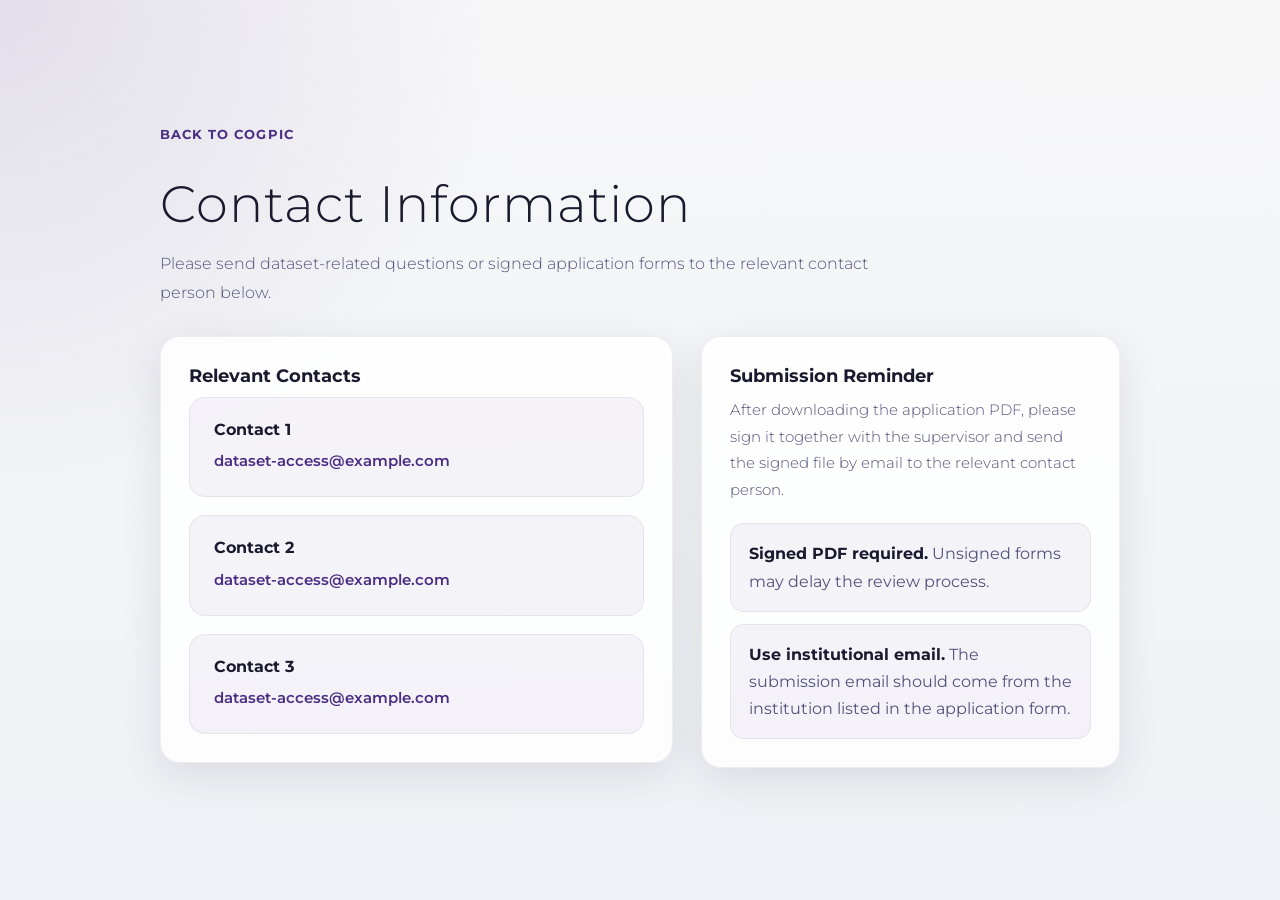
==== contact.html @ 658f6f28 "Add files via upload" ====
<!DOCTYPE html>
<html lang="en">

<head>
  <meta charset="UTF-8">
  <meta name="viewport" content="width=device-width, initial-scale=1.0">
  <title>CogPic Contact Information</title>
  <meta name="description" content="Contact information for CogPic dataset inquiries and application submission.">
  <link rel="preconnect" href="https://fonts.googleapis.com">
  <link rel="preconnect" href="https://fonts.gstatic.com" crossorigin>
  <link
    href="https://fonts.googleapis.com/css2?family=Montserrat:wght@200;300;400;500;600;700;800&family=Lora:ital,wght@0,400;0,500;0,600;1,400&family=IBM+Plex+Mono:wght@400;500&display=swap"
    rel="stylesheet">
  <link rel="stylesheet" href="styles.css">
</head>

<body class="application-page">
  <main class="application-shell">
    <a class="application-back" href="index.html#download">Back to CogPic</a>

    <section class="application-hero">
      <h1>Contact Information</h1>
      <p>Please send dataset-related questions or signed application forms to the relevant contact person below.</p>
    </section>

    <div class="application-layout">
      <section class="application-panel">
        <h2>Relevant Contacts</h2>

        <div class="contact-grid">
          <article class="contact-card">
            <h3>Contact 1</h3>
            <a class="contact-email" href="mailto:dataset-access@example.com">dataset-access@example.com</a>
          </article>

          <article class="contact-card">
            <h3>Contact 2</h3>
            <a class="contact-email" href="mailto:dataset-access@example.com">dataset-access@example.com</a>
          </article>

          <article class="contact-card">
            <h3>Contact 3</h3>
            <a class="contact-email" href="mailto:dataset-access@example.com">dataset-access@example.com</a>
          </article>
        </div>
      </section>

      <aside class="application-panel">
        <h2>Submission Reminder</h2>
        <p>After downloading the application PDF, please sign it together with the supervisor and send the signed file by email to the relevant contact person.</p>
        <div class="application-note-list">
          <div class="application-note"><strong>Signed PDF required.</strong> Unsigned forms may delay the review process.</div>
          <div class="application-note"><strong>Use institutional email.</strong> The submission email should come from the institution listed in the application form.</div>
        </div>
      </aside>
    </div>
  </main>
</body>

</html>
---- styles.css ----
/* =============================================
   CogPic — I-CONECT–Inspired Design System
   ============================================= */

:root {
  --white: #ffffff;
  --off-white: #f7f7f8;
  --light-gray: #f1f1f3;
  --mid-gray: #e2e2e6;
  --border: #dcdce0;
  --text: #1a1a2e;
  --text-secondary: #52527a;
  --text-muted: #8585a3;
  --primary: #4b2e83;
  --primary-dark: #3a2366;
  --primary-light: #6b4ea3;
  --accent-teal: #1a7a7a;
  --accent-teal-light: #d1e8e8;
  --accent-rose: #a34b6b;
  --shadow-sm: 0 1px 3px rgba(26, 26, 46, 0.06);
  --shadow-md: 0 4px 16px rgba(26, 26, 46, 0.08);
  --shadow-lg: 0 12px 40px rgba(26, 26, 46, 0.1);
  --shadow-xl: 0 20px 60px rgba(26, 26, 46, 0.12);
  --radius: 12px;
  --radius-lg: 20px;
  --radius-pill: 50px;
  --transition: 0.3s cubic-bezier(0.4, 0, 0.2, 1);
  --header-h: 72px;
}

/* ===== RESET ===== */
*, *::before, *::after { box-sizing: border-box; margin: 0; padding: 0; }
html { scroll-behavior: smooth; scroll-padding-top: var(--header-h); }

body {
  font-family: 'Montserrat', -apple-system, BlinkMacSystemFont, 'Segoe UI', sans-serif;
  color: var(--text);
  background: var(--white);
  line-height: 1.7;
  -webkit-font-smoothing: antialiased;
  -moz-osx-font-smoothing: grayscale;
}

h1, h2, h3, h4 { line-height: 1.2; font-weight: 700; }
a { color: inherit; text-decoration: none; }
img { display: block; max-width: 100%; }
ul { list-style: none; }

.container {
  width: min(1140px, 100% - 48px);
  margin: 0 auto;
}

/* ===== BUTTONS ===== */
.btn {
  display: inline-flex;
  align-items: center;
  justify-content: center;
  gap: 10px;
  padding: 14px 32px;
  border: 2px solid transparent;
  border-radius: var(--radius-pill);
  font-family: inherit;
  font-size: 0.88rem;
  font-weight: 600;
  letter-spacing: 0.06em;
  text-transform: uppercase;
  cursor: pointer;
  transition: all var(--transition);
  white-space: nowrap;
}

.btn-primary {
  color: var(--white);
  background: var(--primary);
  border-color: var(--primary);
}
.btn-primary:hover {
  background: var(--primary-dark);
  border-color: var(--primary-dark);
  transform: translateY(-2px);
  box-shadow: 0 8px 24px rgba(75, 46, 131, 0.3);
}

.btn-light {
  color: var(--primary);
  background: var(--white);
  border-color: var(--white);
}
.btn-light:hover {
  background: var(--off-white);
  transform: translateY(-2px);
  box-shadow: 0 8px 24px rgba(0,0,0,0.15);
}

.btn-outline-light {
  color: var(--white);
  background: transparent;
  border-color: rgba(255,255,255,0.5);
}
.btn-outline-light:hover {
  background: rgba(255,255,255,0.1);
  border-color: var(--white);
  transform: translateY(-2px);
}

.btn-lg {
  padding: 18px 40px;
  font-size: 0.95rem;
}

/* ===== HEADER ===== */
.site-header {
  position: fixed;
  top: 0;
  left: 0;
  right: 0;
  z-index: 1000;
  height: var(--header-h);
  background: rgba(255, 255, 255, 0.92);
  backdrop-filter: blur(16px);
  -webkit-backdrop-filter: blur(16px);
  border-bottom: 1px solid var(--border);
  transition: box-shadow var(--transition);
}

.site-header.scrolled {
  box-shadow: var(--shadow-md);
}

.header-inner {
  display: flex;
  align-items: center;
  justify-content: space-between;
  height: 100%;
  width: min(1240px, 100% - 48px);
  margin: 0 auto;
}

.logo {
  display: flex;
  align-items: center;
  gap: 10px;
  text-decoration: none;
  flex-shrink: 0;
}

.logo-icon {
  font-size: 1.6rem;
  color: var(--primary);
  line-height: 1;
}

.logo-text {
  display: flex;
  flex-direction: column;
  line-height: 1.15;
}

.logo-text strong {
  font-size: 1.1rem;
  font-weight: 800;
  letter-spacing: 0.12em;
  color: var(--primary);
}

.logo-text span {
  font-size: 0.6rem;
  font-weight: 500;
  letter-spacing: 0.24em;
  color: var(--text-muted);
  text-transform: uppercase;
}

.main-nav {
  display: flex;
  align-items: center;
  gap: 0;
}

.main-nav a {
  padding: 8px 16px;
  font-size: 0.82rem;
  font-weight: 500;
  letter-spacing: 0.05em;
  text-transform: uppercase;
  color: var(--text-secondary);
  transition: color var(--transition);
}

.main-nav a:hover,
.main-nav a.active {
  color: var(--primary);
}

.nav-divider {
  width: 1px;
  height: 16px;
  background: var(--border);
}

.nav-cta {
  padding: 10px 24px;
  font-size: 0.78rem;
}

.mobile-toggle {
  display: none;
  flex-direction: column;
  gap: 5px;
  background: none;
  border: none;
  cursor: pointer;
  padding: 8px;
}

.mobile-toggle span {
  display: block;
  width: 24px;
  height: 2px;
  background: var(--text);
  border-radius: 2px;
  transition: all var(--transition);
}

/* ===== HERO ===== */
.hero {
  position: relative;
  min-height: 85vh;
  display: flex;
  align-items: center;
  justify-content: center;
  overflow: hidden;
  margin-top: var(--header-h);
}

.hero-bg {
  position: absolute;
  inset: 0;
}

.hero-bg img {
  width: 100%;
  height: 100%;
  object-fit: cover;
  object-position: center 30%;
}

.hero-overlay {
  position: absolute;
  inset: 0;
  background: linear-gradient(
    180deg,
    rgba(26, 26, 46, 0.35) 0%,
    rgba(75, 46, 131, 0.55) 50%,
    rgba(26, 26, 46, 0.75) 100%
  );
}

.hero-content {
  position: relative;
  z-index: 2;
  text-align: center;
  max-width: 800px;
  padding: 40px 24px;
  animation: heroFadeIn 1.2s ease-out;
}

@keyframes heroFadeIn {
  from { opacity: 0; transform: translateY(30px); }
  to { opacity: 1; transform: translateY(0); }
}

.hero-subtitle {
  font-size: 0.88rem;
  font-weight: 500;
  letter-spacing: 0.2em;
  text-transform: uppercase;
  color: rgba(255, 255, 255, 0.8);
  margin-bottom: 20px;
}

.hero h1 {
  font-size: clamp(2.8rem, 6vw, 5.2rem);
  font-weight: 200;
  letter-spacing: 0.08em;
  color: var(--white);
  margin-bottom: 24px;
  line-height: 1.05;
}

.hero-desc {
  font-size: 1.1rem;
  font-weight: 300;
  line-height: 1.8;
  color: rgba(255, 255, 255, 0.85);
  max-width: 600px;
  margin: 0 auto 36px;
}

.hero-buttons {
  display: flex;
  gap: 16px;
  justify-content: center;
  flex-wrap: wrap;
}

/* ===== STATS BANNER ===== */
.stats-banner {
  background: var(--primary);
  padding: 0;
}

.stats-banner .container {
  display: flex;
  align-items: center;
  justify-content: center;
  gap: 0;
}

.stat-item {
  display: flex;
  flex-direction: column;
  align-items: center;
  padding: 36px 48px;
  text-align: center;
}

.stat-item strong {
  font-size: clamp(1.8rem, 3vw, 2.8rem);
  font-weight: 200;
  color: var(--white);
  line-height: 1;
  margin-bottom: 6px;
}

.stat-item span {
  font-size: 0.75rem;
  font-weight: 600;
  letter-spacing: 0.15em;
  text-transform: uppercase;
  color: rgba(255, 255, 255, 0.65);
}

.stat-divider {
  width: 1px;
  height: 50px;
  background: rgba(255, 255, 255, 0.2);
}

/* ===== SECTION COMMON ===== */
.section {
  padding: 90px 0;
}

.section-white { background: var(--white); }
.section-light { background: var(--off-white); }

.section-header {
  margin-bottom: 48px;
}

.section-header.centered {
  text-align: center;
}

.section-eyebrow {
  font-size: 0.75rem;
  font-weight: 700;
  letter-spacing: 0.2em;
  text-transform: uppercase;
  color: var(--primary);
  margin-bottom: 12px;
}

.section-header h2 {
  font-size: clamp(1.8rem, 3vw, 2.6rem);
  font-weight: 300;
  letter-spacing: 0.02em;
  color: var(--text);
}

.section-sub {
  margin-top: 16px;
  font-size: 1.05rem;
  font-weight: 300;
  color: var(--text-secondary);
  max-width: 600px;
}

.section-header.centered .section-sub {
  margin-left: auto;
  margin-right: auto;
}

/* ===== ABOUT ===== */
.about-grid {
  display: grid;
  grid-template-columns: 1.3fr 1fr;
  gap: 60px;
  align-items: start;
}

.about-text p {
  font-size: 1rem;
  font-weight: 300;
  color: var(--text-secondary);
  margin-bottom: 20px;
  line-height: 1.85;
}

.about-text p strong {
  color: var(--text);
  font-weight: 600;
}

.about-text .btn {
  margin-top: 12px;
}

.about-highlights {
  display: flex;
  flex-direction: column;
  gap: 18px;
}

.highlight-card {
  display: flex;
  align-items: center;
  gap: 18px;
  padding: 22px 24px;
  background: var(--off-white);
  border-radius: var(--radius);
  border: 1px solid var(--mid-gray);
  transition: all var(--transition);
}

.highlight-card:hover {
  transform: translateY(-3px);
  box-shadow: var(--shadow-md);
  border-color: rgba(75, 46, 131, 0.2);
}

.highlight-icon {
  display: flex;
  align-items: center;
  justify-content: center;
  width: 54px;
  height: 54px;
  border-radius: 14px;
  background: var(--accent-teal-light);
  color: var(--primary);
  flex-shrink: 0;
}

.highlight-card div:last-child {
  display: flex;
  flex-direction: column;
  gap: 3px;
}

.highlight-card strong {
  font-size: 0.95rem;
  font-weight: 700;
  color: var(--text);
}

.highlight-card span {
  font-size: 0.82rem;
  font-weight: 400;
  color: var(--text-muted);
}

/* ===== MODALITIES ===== */
.modality-grid {
  display: grid;
  grid-template-columns: repeat(3, 1fr);
  gap: 28px;
}

.modality-card {
  position: relative;
  padding: 40px 32px 36px;
  background: var(--white);
  border: 1px solid var(--mid-gray);
  border-radius: var(--radius-lg);
  text-align: center;
  transition: all var(--transition);
}

.modality-card:hover {
  transform: translateY(-6px);
  box-shadow: var(--shadow-lg);
  border-color: rgba(75, 46, 131, 0.15);
}

.modality-icon-wrap {
  display: inline-flex;
  align-items: center;
  justify-content: center;
  width: 80px;
  height: 80px;
  border-radius: 20px;
  background: var(--accent-teal-light);
  color: var(--primary);
  margin-bottom: 24px;
  transition: all var(--transition);
}

.modality-card:hover .modality-icon-wrap {
  background: var(--primary);
  color: var(--white);
  transform: scale(1.05);
}

.modality-card h3 {
  font-size: 1.2rem;
  font-weight: 700;
  margin-bottom: 14px;
  letter-spacing: 0.02em;
}

.modality-card p {
  font-size: 0.92rem;
  font-weight: 300;
  color: var(--text-secondary);
  line-height: 1.75;
  margin-bottom: 20px;
}

.modality-card code {
  font-family: 'IBM Plex Mono', monospace;
  font-size: 0.82rem;
  background: rgba(75, 46, 131, 0.08);
  color: var(--primary);
  padding: 2px 8px;
  border-radius: 4px;
}

.modality-tag {
  display: inline-block;
  padding: 6px 16px;
  border-radius: var(--radius-pill);
  background: rgba(75, 46, 131, 0.06);
  color: var(--primary);
  font-size: 0.78rem;
  font-weight: 600;
  letter-spacing: 0.04em;
}

/* ===== QUOTE ===== */
.section-quote {
  background: linear-gradient(135deg, var(--primary) 0%, var(--primary-dark) 100%);
  padding: 80px 0;
}

.section-quote blockquote {
  text-align: center;
  max-width: 780px;
  margin: 0 auto;
}

.section-quote blockquote p {
  font-family: 'Lora', Georgia, serif;
  font-size: clamp(1.2rem, 2.2vw, 1.6rem);
  font-weight: 400;
  font-style: italic;
  line-height: 1.7;
  color: rgba(255, 255, 255, 0.92);
}

.section-quote cite {
  display: block;
  margin-top: 24px;
  font-family: 'Montserrat', sans-serif;
  font-size: 0.85rem;
  font-style: normal;
  font-weight: 500;
  letter-spacing: 0.1em;
  text-transform: uppercase;
  color: rgba(255, 255, 255, 0.55);
}

/* ===== STATISTICS ===== */
.stats-detail-grid {
  display: grid;
  grid-template-columns: 1fr 1fr;
  gap: 32px;
  margin-bottom: 40px;
}

.stats-card {
  padding: 36px;
  background: var(--off-white);
  border: 1px solid var(--mid-gray);
  border-radius: var(--radius-lg);
}

.stats-card h3 {
  font-size: 1.05rem;
  font-weight: 700;
  margin-bottom: 24px;
  letter-spacing: 0.03em;
  color: var(--text);
}

.stats-list {
  display: flex;
  flex-direction: column;
  gap: 0;
}

.stats-row {
  display: flex;
  align-items: center;
  justify-content: space-between;
  padding: 14px 0;
  border-bottom: 1px solid var(--mid-gray);
}

.stats-row:last-child { border-bottom: none; }

.stats-row span {
  font-size: 0.92rem;
  font-weight: 400;
  color: var(--text-secondary);
}

.stats-row strong {
  font-size: 1.1rem;
  font-weight: 700;
  color: var(--text);
}

/* Distribution Bars */
.distribution-bars {
  display: flex;
  flex-direction: column;
  gap: 22px;
}

.dist-bar {
  display: flex;
  flex-direction: column;
  gap: 8px;
}

.dist-info {
  display: flex;
  justify-content: space-between;
  align-items: baseline;
}

.dist-label {
  font-size: 0.95rem;
  font-weight: 700;
  color: var(--text);
}

.dist-count {
  font-size: 0.82rem;
  font-weight: 400;
  color: var(--text-muted);
}

.dist-track {
  height: 16px;
  border-radius: 999px;
  background: var(--mid-gray);
  overflow: hidden;
}

.dist-fill {
  display: block;
  height: 100%;
  border-radius: inherit;
  background: linear-gradient(90deg, #c65b4b, #de7b69);
  transition: width 1s ease-out;
}

.dist-fill.fill-teal {
  background: linear-gradient(90deg, #2f7d6b, #49a088);
}

.dist-fill.fill-light {
  background: linear-gradient(90deg, #4d6fb3, #7393d1);
}

/* Split Table */
.split-table-wrap {
  padding: 36px;
  background: var(--off-white);
  border: 1px solid var(--mid-gray);
  border-radius: var(--radius-lg);
}

.split-table-wrap h3 {
  font-size: 1.05rem;
  font-weight: 700;
  margin-bottom: 8px;
}

.split-table-wrap > p {
  font-size: 0.9rem;
  font-weight: 300;
  color: var(--text-secondary);
  margin-bottom: 24px;
}

.table-scroll { overflow-x: auto; }

table {
  width: 100%;
  border-collapse: collapse;
}

th, td {
  padding: 14px 20px;
  text-align: left;
  border-bottom: 1px solid var(--mid-gray);
}

th {
  font-size: 0.78rem;
  font-weight: 700;
  letter-spacing: 0.1em;
  text-transform: uppercase;
  color: var(--text-muted);
  background: rgba(75, 46, 131, 0.03);
}

td {
  font-size: 0.95rem;
  font-weight: 500;
  color: var(--text);
}

tbody tr:last-child td { border-bottom: none; }

tbody tr:hover { background: rgba(75, 46, 131, 0.02); }

/* ===== STRUCTURE ===== */
.structure-grid {
  display: grid;
  grid-template-columns: 1fr 1fr;
  gap: 28px;
}

.code-card {
  border-radius: var(--radius);
  overflow: hidden;
  border: 1px solid var(--mid-gray);
  background: var(--white);
}

.code-card-header {
  display: flex;
  align-items: center;
  gap: 8px;
  padding: 14px 20px;
  background: var(--light-gray);
  border-bottom: 1px solid var(--mid-gray);
}

.code-dot {
  width: 10px;
  height: 10px;
  border-radius: 50%;
}

.code-dot.red { background: #ff5f57; }
.code-dot.yellow { background: #febc2e; }
.code-dot.green { background: #28c840; }

.code-card-title {
  margin-left: 8px;
  font-size: 0.78rem;
  font-weight: 600;
  color: var(--text-muted);
  letter-spacing: 0.04em;
}

.code-card pre {
  margin: 0;
  padding: 24px;
  background: #1e1e2e;
  overflow-x: auto;
}

.code-card code {
  font-family: 'IBM Plex Mono', monospace;
  font-size: 0.85rem;
  color: #cdd6f4;
  line-height: 1.7;
}

/* ===== CITATION ===== */
.citation-block > p {
  font-size: 1rem;
  font-weight: 300;
  color: var(--text-secondary);
  margin-bottom: 24px;
}

/* ===== CTA SECTION ===== */
.section-cta {
  padding: 100px 0;
  background: linear-gradient(135deg, #1a1a2e 0%, var(--primary-dark) 50%, var(--primary) 100%);
}

.cta-inner {
  display: grid;
  grid-template-columns: 1.3fr 1fr;
  gap: 60px;
  align-items: center;
}

.cta-text h2 {
  font-size: clamp(1.8rem, 3vw, 2.4rem);
  font-weight: 300;
  color: var(--white);
  margin-bottom: 16px;
  letter-spacing: 0.02em;
}

.cta-text > p {
  font-size: 1rem;
  font-weight: 300;
  color: rgba(255, 255, 255, 0.7);
  margin-bottom: 28px;
  line-height: 1.8;
}

.terms-list {
  padding-left: 0;
}

.terms-list li {
  position: relative;
  padding-left: 24px;
  margin-bottom: 12px;
  font-size: 0.9rem;
  font-weight: 400;
  color: rgba(255, 255, 255, 0.65);
  line-height: 1.6;
}

.terms-list li::before {
  content: "";
  position: absolute;
  left: 0;
  top: 8px;
  width: 8px;
  height: 8px;
  border-radius: 50%;
  background: rgba(255, 255, 255, 0.25);
}

.cta-actions {
  display: flex;
  flex-direction: column;
  gap: 16px;
  align-items: stretch;
}

.request-form {
  width: 100%;
  padding: 28px;
  background: rgba(255, 255, 255, 0.08);
  border: 1px solid rgba(255, 255, 255, 0.14);
  border-radius: var(--radius-lg);
  backdrop-filter: blur(12px);
  -webkit-backdrop-filter: blur(12px);
  box-shadow: var(--shadow-lg);
}

.request-form-header {
  margin-bottom: 22px;
}

.request-form-header h3 {
  font-size: 1.2rem;
  font-weight: 700;
  color: var(--white);
  margin-bottom: 8px;
}

.request-form-header p {
  font-size: 0.92rem;
  line-height: 1.7;
  color: rgba(255, 255, 255, 0.68);
}

.request-form-grid {
  display: grid;
  grid-template-columns: 1fr 1fr;
  gap: 16px;
}

.form-field {
  display: flex;
  flex-direction: column;
  gap: 8px;
}

.form-field span {
  font-size: 0.8rem;
  font-weight: 600;
  letter-spacing: 0.05em;
  text-transform: uppercase;
  color: rgba(255, 255, 255, 0.8);
}

.form-field span em {
  color: #ff6b6b;
  font-style: normal;
  font-weight: 700;
}

.form-field input {
  width: 100%;
  padding: 14px 16px;
  border: 1px solid rgba(255, 255, 255, 0.18);
  border-radius: 14px;
  background: rgba(255, 255, 255, 0.1);
  color: var(--white);
  font: inherit;
  transition: border-color var(--transition), background var(--transition), box-shadow var(--transition);
}

.form-field input::placeholder {
  color: rgba(255, 255, 255, 0.42);
}

.form-field input:focus {
  outline: none;
  border-color: rgba(255, 255, 255, 0.45);
  background: rgba(255, 255, 255, 0.14);
  box-shadow: 0 0 0 3px rgba(255, 255, 255, 0.08);
}

.field-hint {
  font-size: 0.8rem;
  line-height: 1.5;
  color: rgba(255, 255, 255, 0.56);
}

.field-hint.is-error {
  color: #ff8f8f;
}

.field-hint.is-valid {
  color: #8fe0b8;
}

.form-field-full {
  grid-column: 1 / -1;
}

.form-agreements {
  display: flex;
  flex-direction: column;
  gap: 14px;
  margin: 24px 0 22px;
}

.checkbox-field {
  display: flex;
  align-items: flex-start;
  gap: 12px;
  color: rgba(255, 255, 255, 0.74);
  font-size: 0.9rem;
  line-height: 1.65;
}

.checkbox-field input {
  width: 18px;
  height: 18px;
  margin-top: 3px;
  accent-color: #ffffff;
  flex-shrink: 0;
}

.request-form .btn {
  width: 100%;
}

.request-form .btn:disabled {
  cursor: not-allowed;
  background: #8f95a3;
  border-color: #8f95a3;
  color: rgba(255, 255, 255, 0.78);
  box-shadow: none;
  transform: none;
  opacity: 0.72;
}

.request-form .btn:disabled:hover {
  background: #8f95a3;
  border-color: #8f95a3;
  box-shadow: none;
  transform: none;
}

.application-page {
  min-height: 100vh;
  background:
    radial-gradient(circle at top left, rgba(75, 46, 131, 0.12), transparent 32%),
    linear-gradient(180deg, #f7f7f8 0%, #eef1f5 100%);
}

.application-shell {
  width: min(960px, 100% - 48px);
  margin: 0 auto;
  padding: 120px 0 80px;
}

.application-back {
  display: inline-flex;
  align-items: center;
  gap: 10px;
  margin-bottom: 28px;
  font-size: 0.82rem;
  font-weight: 700;
  letter-spacing: 0.08em;
  text-transform: uppercase;
  color: var(--primary);
}

.application-hero {
  margin-bottom: 28px;
}

.application-hero h1 {
  font-size: clamp(2.1rem, 4vw, 3.3rem);
  font-weight: 300;
  letter-spacing: 0.02em;
  color: var(--text);
  margin-bottom: 14px;
}

.application-hero p {
  max-width: 720px;
  font-size: 1rem;
  font-weight: 300;
  line-height: 1.85;
  color: var(--text-secondary);
}

.application-layout {
  display: grid;
  grid-template-columns: 1.1fr 0.9fr;
  gap: 28px;
  align-items: start;
}

.application-panel {
  padding: 28px;
  background: rgba(255, 255, 255, 0.86);
  border: 1px solid rgba(75, 46, 131, 0.08);
  border-radius: var(--radius-lg);
  box-shadow: var(--shadow-lg);
}

.application-panel h2 {
  font-size: 1.15rem;
  font-weight: 700;
  margin-bottom: 10px;
  color: var(--text);
}

.application-panel > p {
  font-size: 0.95rem;
  font-weight: 300;
  line-height: 1.75;
  color: var(--text-secondary);
  margin-bottom: 20px;
}

.application-page .request-form {
  padding: 0;
  background: transparent;
  border: none;
  border-radius: 0;
  backdrop-filter: none;
  -webkit-backdrop-filter: none;
  box-shadow: none;
}

.application-page .request-form-header h3 {
  color: var(--text);
}

.application-page .request-form-header p {
  color: var(--text-secondary);
}

.application-page .form-field span {
  color: var(--text-secondary);
}

.application-page .form-field span em {
  color: #d64045;
}

.application-page .form-field input {
  border: 1px solid var(--border);
  background: var(--white);
  color: var(--text);
}

.application-page .form-field input::placeholder {
  color: #9aa0b5;
}

.application-page .form-field input:focus {
  border-color: rgba(75, 46, 131, 0.35);
  background: var(--white);
  box-shadow: 0 0 0 3px rgba(75, 46, 131, 0.08);
}

.application-page .field-hint {
  color: #7e8398;
}

.application-page .field-hint.is-error {
  color: #d64045;
}

.application-page .field-hint.is-valid {
  color: #248a62;
}

.application-page .checkbox-field {
  color: var(--text-secondary);
}

.application-page .checkbox-field input {
  accent-color: var(--primary);
}

.application-note-list {
  display: flex;
  flex-direction: column;
  gap: 12px;
}

.application-note {
  padding: 16px 18px;
  border-radius: 14px;
  background: rgba(75, 46, 131, 0.05);
  border: 1px solid rgba(75, 46, 131, 0.08);
  color: var(--text-secondary);
  line-height: 1.7;
}

.application-note strong {
  color: var(--text);
}

.contact-grid {
  display: grid;
  gap: 18px;
}

.contact-card {
  padding: 22px 24px;
  border-radius: 16px;
  background: rgba(75, 46, 131, 0.05);
  border: 1px solid rgba(75, 46, 131, 0.08);
}

.contact-card h3 {
  font-size: 1rem;
  font-weight: 700;
  color: var(--text);
  margin-bottom: 4px;
}

.contact-card p {
  font-size: 0.92rem;
  line-height: 1.7;
  color: var(--text-secondary);
  margin-bottom: 10px;
}

.contact-email {
  display: inline-flex;
  align-items: center;
  gap: 8px;
  font-size: 0.92rem;
  font-weight: 600;
  color: var(--primary);
  word-break: break-all;
  margin-top: 6px;
}

.contact-email:hover {
  color: var(--primary-dark);
}

/* ===== FOOTER ===== */
.site-footer {
  background: #0f0f1a;
  padding: 60px 0 0;
}

.footer-inner {
  display: flex;
  justify-content: space-between;
  align-items: start;
  gap: 40px;
  padding-bottom: 40px;
  border-bottom: 1px solid rgba(255, 255, 255, 0.08);
}

.footer-brand strong {
  font-size: 1.1rem;
  font-weight: 800;
  letter-spacing: 0.12em;
  color: var(--white);
}

.footer-brand p {
  margin-top: 8px;
  font-size: 0.85rem;
  font-weight: 300;
  color: rgba(255, 255, 255, 0.4);
}

.footer-links {
  display: flex;
  gap: 24px;
  flex-wrap: wrap;
}

.footer-links a {
  font-size: 0.82rem;
  font-weight: 500;
  color: rgba(255, 255, 255, 0.5);
  letter-spacing: 0.05em;
  text-transform: uppercase;
  transition: color var(--transition);
}

.footer-links a:hover { color: var(--white); }

.footer-bottom {
  padding: 24px 0;
}

.footer-bottom p {
  font-size: 0.78rem;
  color: rgba(255, 255, 255, 0.3);
  text-align: center;
}

/* ===== SCROLL TOP ===== */
.scroll-top {
  position: fixed;
  right: 28px;
  bottom: 28px;
  width: 48px;
  height: 48px;
  display: flex;
  align-items: center;
  justify-content: center;
  border: none;
  border-radius: 50%;
  background: var(--primary);
  color: var(--white);
  box-shadow: var(--shadow-lg);
  cursor: pointer;
  opacity: 0;
  pointer-events: none;
  transform: translateY(12px);
  transition: all var(--transition);
}

.scroll-top.visible {
  opacity: 1;
  pointer-events: auto;
  transform: translateY(0);
}

.scroll-top:hover {
  background: var(--primary-dark);
  transform: translateY(-3px);
  box-shadow: var(--shadow-xl);
}

/* ===== RESPONSIVE ===== */
@media (max-width: 1024px) {
  .about-grid { grid-template-columns: 1fr; gap: 40px; }
  .modality-grid { grid-template-columns: 1fr 1fr; }
  .stats-detail-grid { grid-template-columns: 1fr; }
  .cta-inner { grid-template-columns: 1fr; gap: 40px; }
  .structure-grid { grid-template-columns: 1fr; }
  .request-form-grid { grid-template-columns: 1fr; }
  .application-layout { grid-template-columns: 1fr; }
}

@media (max-width: 768px) {
  :root { --header-h: 64px; }

  .main-nav { display: none; }
  .nav-cta { display: none; }
  .mobile-toggle { display: flex; }

  .main-nav.open {
    display: flex;
    flex-direction: column;
    position: absolute;
    top: var(--header-h);
    left: 0;
    right: 0;
    background: var(--white);
    border-bottom: 1px solid var(--border);
    box-shadow: var(--shadow-md);
    padding: 16px 24px;
    gap: 0;
  }

  .main-nav.open .nav-divider { display: none; }

  .main-nav.open a {
    padding: 12px 0;
    border-bottom: 1px solid var(--light-gray);
  }

  .hero { min-height: 70vh; }

  .hero h1 {
    font-size: clamp(2rem, 8vw, 3.2rem);
  }

  .stats-banner .container {
    flex-wrap: wrap;
    gap: 0;
  }

  .stat-item {
    padding: 24px 32px;
    flex: 1 1 45%;
  }

  .stat-divider { display: none; }

  .modality-grid { grid-template-columns: 1fr; }

  .section { padding: 60px 0; }

  .container { width: min(1140px, 100% - 32px); }

  .footer-inner {
    flex-direction: column;
    gap: 24px;
  }

  .footer-links {
    gap: 16px;
  }
}

@media (max-width: 480px) {
  .stat-item { flex: 1 1 100%; padding: 18px 24px; }
  .hero-buttons { flex-direction: column; align-items: center; }
  .cta-actions { align-items: stretch; }
  .request-form { padding: 22px 18px; }
  .application-shell { width: min(960px, 100% - 32px); padding: 100px 0 60px; }
  .application-panel { padding: 22px 18px; }
}

/* ===== SCROLL ANIMATIONS ===== */
.fade-up {
  opacity: 0;
  transform: translateY(30px);
  transition: opacity 0.7s ease-out, transform 0.7s ease-out;
}

.fade-up.visible {
  opacity: 1;
  transform: translateY(0);
}
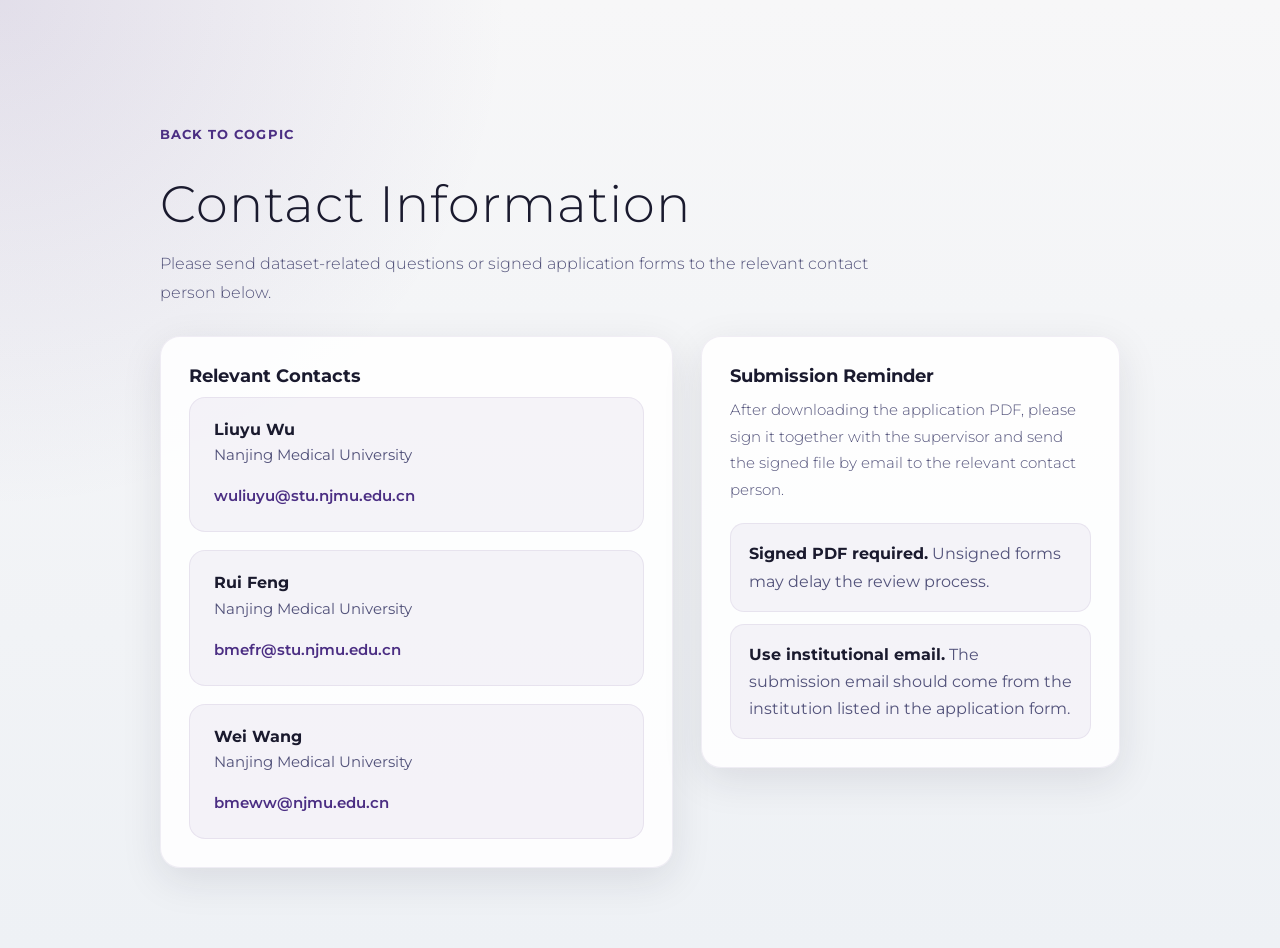
==== commit 3451b6ca: "Add files via upload" ====
--- a/contact.html
+++ b/contact.html
@@ -29,18 +29,21 @@
 
         <div class="contact-grid">
           <article class="contact-card">
-            <h3>Contact 1</h3>
-            <a class="contact-email" href="mailto:dataset-access@example.com">dataset-access@example.com</a>
+            <h3>Liuyu Wu</h3>
+            <p>Nanjing Medical University</p>
+            <a class="contact-email" href="mailto:wuliuyu@stu.njmu.edu.cn">wuliuyu@stu.njmu.edu.cn</a>
           </article>
 
           <article class="contact-card">
-            <h3>Contact 2</h3>
-            <a class="contact-email" href="mailto:dataset-access@example.com">dataset-access@example.com</a>
+            <h3>Rui Feng</h3>
+            <p>Nanjing Medical University</p>
+            <a class="contact-email" href="mailto:bmefr@stu.njmu.edu.cn">bmefr@stu.njmu.edu.cn</a>
           </article>
 
           <article class="contact-card">
-            <h3>Contact 3</h3>
-            <a class="contact-email" href="mailto:dataset-access@example.com">dataset-access@example.com</a>
+            <h3>Wei Wang</h3>
+            <p>Nanjing Medical University</p>
+            <a class="contact-email" href="mailto:bmeww@njmu.edu.cn">bmeww@njmu.edu.cn</a>
           </article>
         </div>
       </section>
